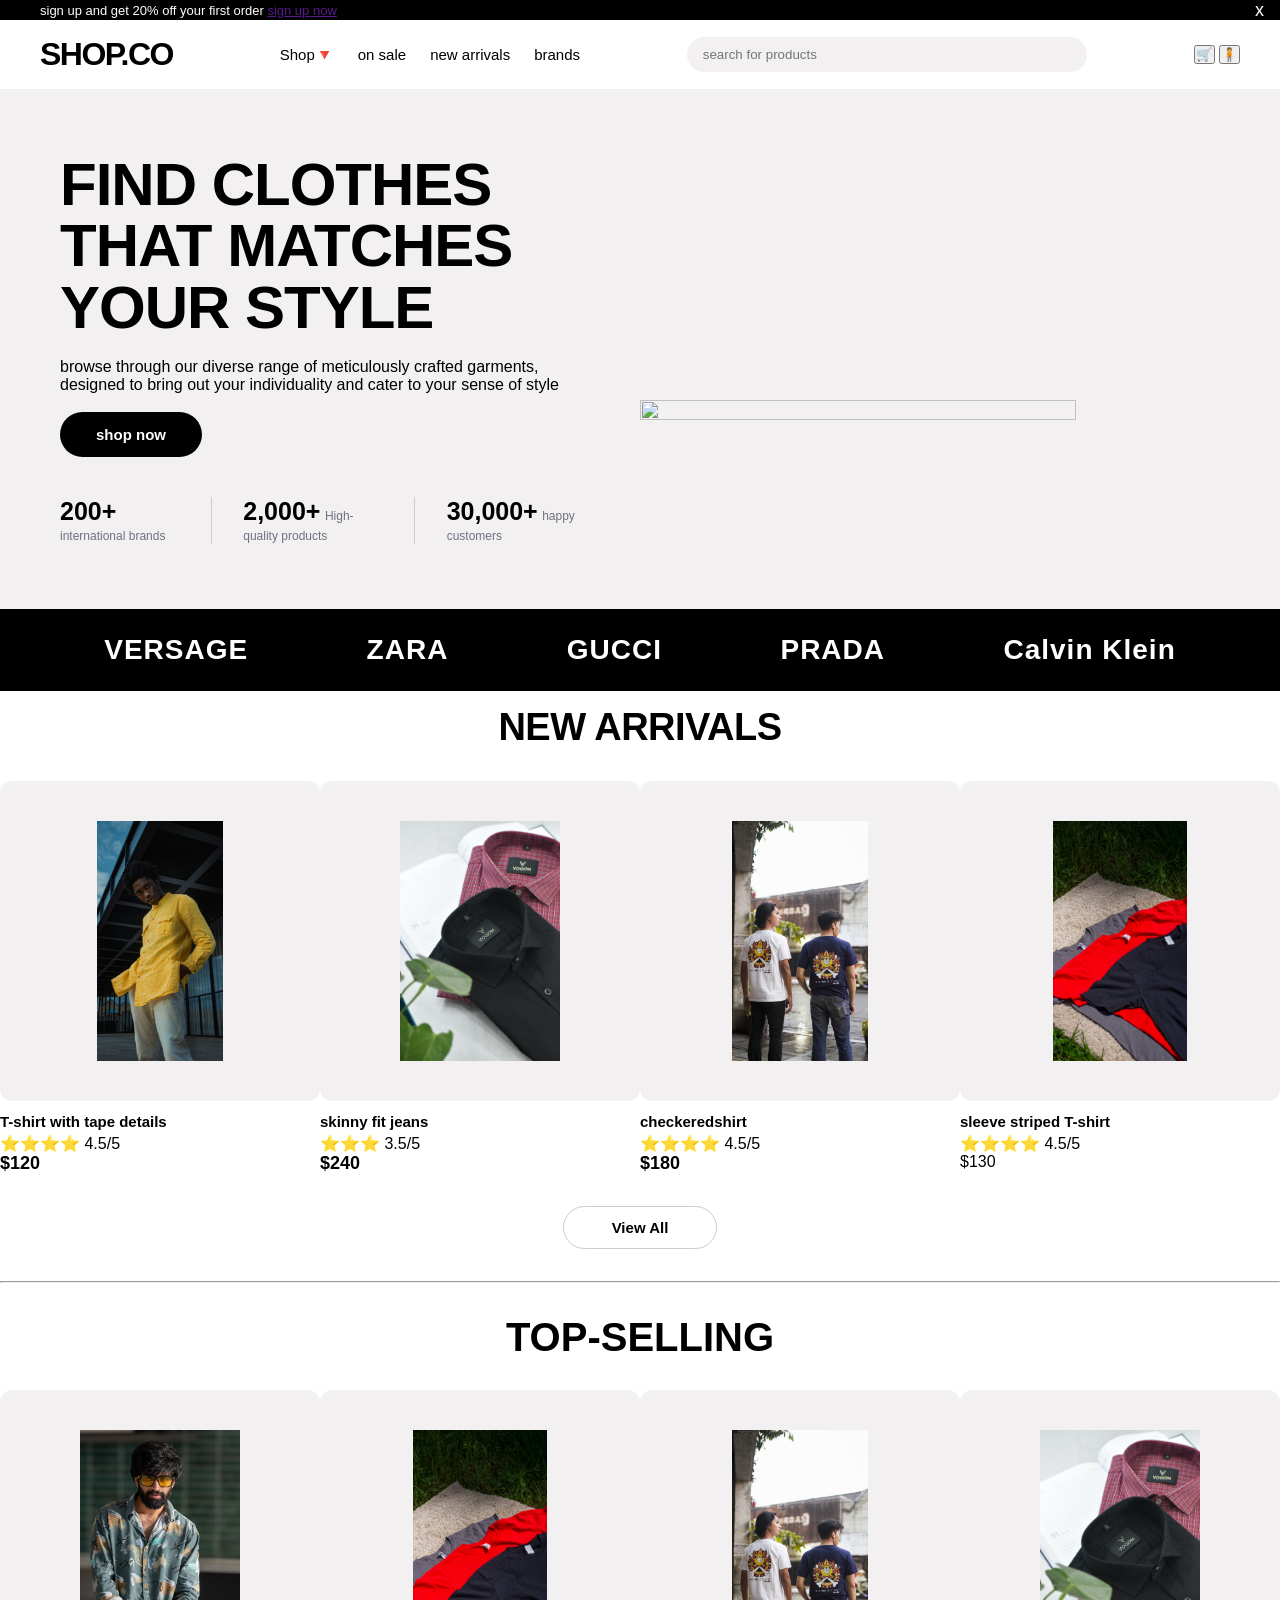
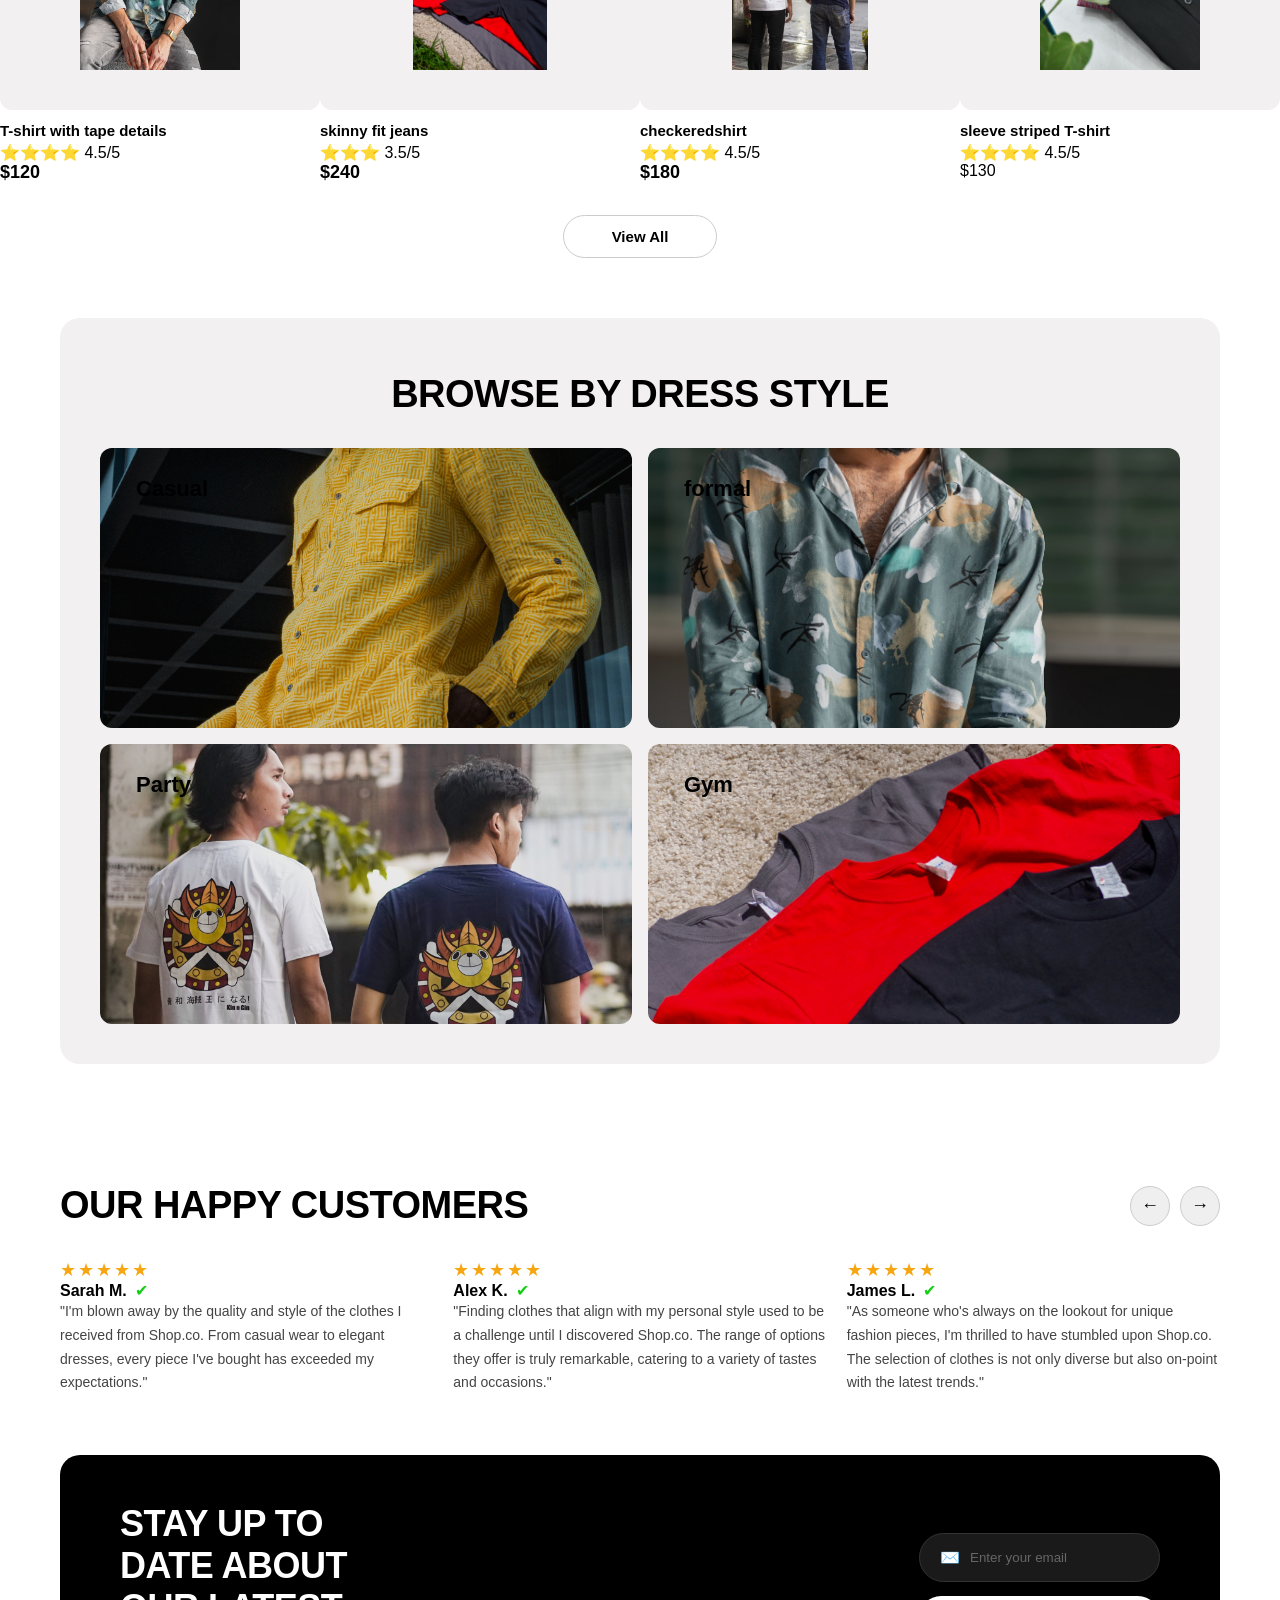
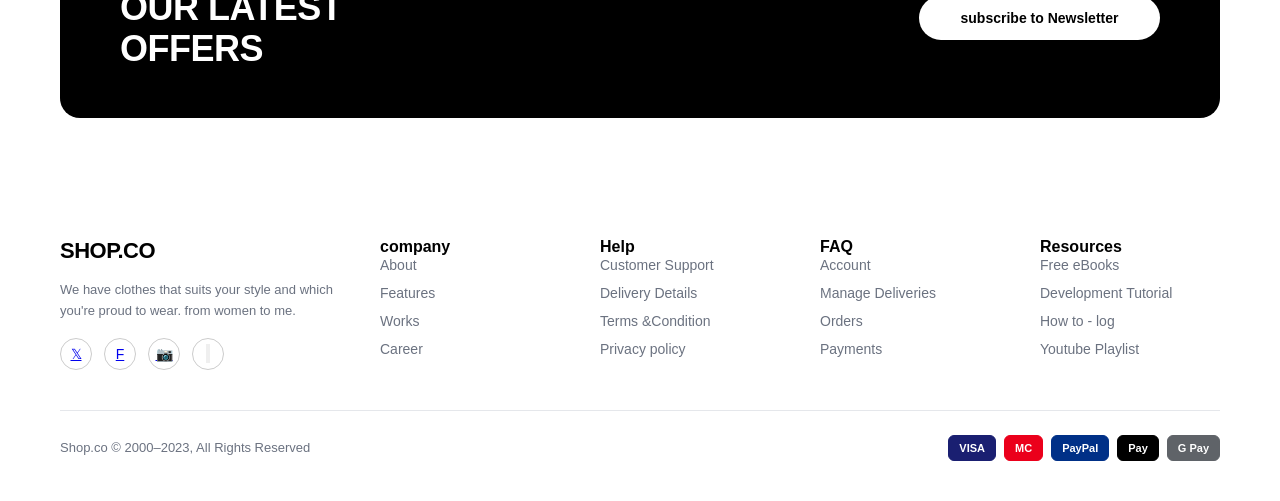
==== index.html @ 2dab6086 "shops files" ====
<!DOCTYPE html>
<html lang="en">
<head>
    <meta charset="UTF-8">
    <meta name="viewport" content="width=device-width, initial-scale=1.0">
    <title>Home page</title>

    <link rel="stylesheet" href="/style.css">
</head>  

<script src="shop.js"></script>

<body>
    <!--promo strip  -->

    <div class="announcement">
        <p class="custom-text">sign up and get 20% off your first order  <a href="">sign up now</a>  </p>
        <button class="close-btn">x </button> 
    </div>
    
    <header>
    <nav>
        <h1 class="title1"><a href="/">SHOP.CO</a></h1>
        <ul class="nav-links">
            <li><a>Shop🔻</a></li>
            <li><a href="">on sale</a></li>
            <li><a href="">new arrivals</a></li>
            <li><a href="">brands</a></li>
        </ul>

        <div class="search-box">
            <input type="search" name="search" id="search" placeholder="search for products">
        </div>
        <!-- icons -->
        <div class="nav-icons">
            <button aria-label="cart">🛒</button>
            <button aria-label="account">🧍</button>
        </div>
       
            
    </nav>
    </header>

    <!-- section hero -->
     <section class="hero">

        <div class="hero-text">
            <h1>Find clothes<br> that matches<br> your style</h1>
            <p>browse through our diverse range of meticulously crafted garments, designed to bring out your individuality and cater to your sense  of style</p><br>
            <a href="#" class="shop-btn">shop now</a>
        <!-- stats row -->

            <div class="stats">
                <div class="stats-1">
                    <span class="stat-num">200+</span>
                    <span class="stat-label">international brands</span>
                </div>
                <div class="stat-divider"></div>
                <div class="stats-1">
                    <span class="stat-num">2,000+</span>
                    <span class="stat-label">High-quality products</span>
                </div>
                <div class="stat-divider"></div>
                <div class="stats-1">
                    <span class="stat-num">30,000+</span>
                    <span class="stat-label">happy customers</span>
                </div>
            </div>
        </div>    

            <!-- image -->
            <div class="hero-image">
                <img src="/image/Rectangle 2.png" alt="">
                <svg>...</svg>
            </div>
            

     </section>

     <!-- brand section -->
      <div class="brand">
        <span>VERSAGE</span>
        <span>ZARA</span>
        <span>GUCCI</span>
        <span>PRADA</span>
        <span>Calvin Klein</span>
      </div>

      <section class="new-arrival">
         <h2 class="section-title">NEW ARRIVALS</h2>
        <div class="products">
            <div class="product-1">
                <div class="product-img">
                    <img src="/images/pexels-berlinerlights-33203309.jpg" alt="t-shirt with tape details">
                </div>
                <div class="products-name">T-shirt with tape details</div>

                <div>
                    <span class="start-filled">⭐⭐⭐⭐</span>
                    <span class="star-rating">4.5/5</span>
                </div>
                <div class="price-row">
                    <span class="price">$120</span>
                </div>
            </div>

            <div class="product-1">
                <div class="product-img">
                    <img src="/images/pexels-farhad-chaudhary-168779643-10952733.jpg" alt=" jeans">
                </div>
                <div class="products-name">skinny fit jeans</div>
            
                <div>
                    <span class="start-filled">⭐⭐⭐</span>
                    <span class="star-rating">3.5/5</span>
                </div>
                <div class="price-row">
                    <span class="price">$240</span>
                </div>
            </div>

            <div class="product-1">
                <div class="product-img">
                    <img src="/images/pexels-labskiii-14428671.jpg" alt="shirt">
                </div>
                <div class="products-name">checkeredshirt</div>
            
                <div>
                    <span class="start-filled">⭐⭐⭐⭐</span>
                    <span class="star-rating">4.5/5</span>
                </div>
                <div class="price-row">
                    <span class="price">$180</span>
                </div>
            </div>

            <div class="product-1">
                <div class="product-img">
                    <img src="/images/pexels-marsianin-18199559.jpg" alt="t-shirt with tape details">
                </div>
                <div class="products-name">sleeve striped T-shirt</div>
            
                <div>
                    <span class="start-filled">⭐⭐⭐⭐</span>
                    <span class="star-rating">4.5/5</span>
                </div>
                <div class="price-row">
                    <span class="star-rating">$130</span>
                </div>
            </div>

        </div>

        <!-- view-icon -->

        <div class="view-icon">
            <a href="#" class="view-btn">View All</a>
        </div>



      </section>
      <hr class="line">

      <!-- TOP-SELLING SECTION -->
    <section class="TOP-SELLING">
        <h2 class="section-top">TOP-SELLING</h2>
        <div class="products">
            <div class="product-1">
                <div class="product-img">
                    <img src="/images/pexels-urstrulyusuf-36881460.jpg" alt="t-shirt with tape details">
                </div>
                <div class="products-name">T-shirt with tape details</div>
    
                <div>
                    <span class="start-filled">⭐⭐⭐⭐</span>
                    <span class="star-rating">4.5/5</span>
                </div>
                <div class="price-row">
                    <span class="price">$120</span>
                </div>
            </div>
    
            <div class="product-1">
                <div class="product-img">
                    <img src="/images/pexels-marsianin-18199559.jpg" alt=" jeans">
                </div>
                <div class="products-name">skinny fit jeans</div>
    
                <div>
                    <span class="start-filled">⭐⭐⭐</span>
                    <span class="star-rating">3.5/5</span>
                </div>
                <div class="price-row">
                    <span class="price">$240</span>
                </div>
            </div>
    
            <div class="product-1">
                <div class="product-img">
                    <img src="/images/pexels-labskiii-14428671.jpg" alt="shirt">
                </div>
                <div class="products-name">checkeredshirt</div>
    
                <div>
                    <span class="start-filled">⭐⭐⭐⭐</span>
                    <span class="star-rating">4.5/5</span>
                </div>
                <div class="price-row">
                    <span class="price">$180</span>
                </div>
            </div>
    
            <div class="product-1">
                <div class="product-img">
                    <img src="/images/pexels-farhad-chaudhary-168779643-10952733.jpg" alt="t-shirt with tape details">
                </div>
                <div class="products-name">sleeve striped T-shirt</div>
    
                <div>
                    <span class="start-filled">⭐⭐⭐⭐</span>
                    <span class="star-rating">4.5/5</span>
                </div>
                <div class="price-row">
                    <span class="star-rating">$130</span>
                </div>
            </div>
    
        </div>
    
        <!-- view-icon -->
    
        <div class="view-icon">
            <a href="#" class="view-btn">View All</a>
        </div>
    </section>   
    
    <!-- DRESS SECTION -->
    <section class="dress-section">

        <div class="dress-box">

            <h2 class="section-title">BROWSE BY DRESS STYLE</h2>

            <div  class="dress-1">
                <div class="dress-card dress-2">
                    <img src="/images/pexels-berlinerlights-33203309.jpg" alt="casual">
                    <span class="dress-label">Casual</span>
                </div>

                <div class="dress-card dress-3">
                    <img src="/images/pexels-urstrulyusuf-36881460.jpg" alt="formal">
                    <span class="dress-label">formal</span>
                </div>

                <div class="dress-card dress-3">
                    <img src="/images/pexels-labskiii-14428671.jpg" alt="party">
                    <span class="dress-label">Party</span>
                </div>

                <div class="dress-card dress-2">
                    <img src="/images/pexels-marsianin-18199559.jpg" alt="Gym">
                    <span class="dress-label">Gym</span>
                </div>

            </div>


        </div>
    </section>

    
    <!-- CUSTOMER REVIEWS -->
    <section class="reviews-section">
    
        <div class="reviews-header">
            <h2 class="reviews-title">OUR HAPPY CUSTOMERS </h2>
            <div class="reviews-nav">
                <button class="reviews-nav-btn">←</button>
                <button class="reviews-nav-btn">→</button>
            </div>
        </div>
    
        <div class="reviews-grid">
    
            <div class="review-card">
                <div class="stars">
                    <span class="star-filled">★★★★★</span>
                </div>
                <div class="reviewer">
                    <span class="reviewer-name">Sarah M.</span>
                    <span class="reviewer-verified">✔</span>
                </div>
                <p class="review-text">"I'm blown away by the quality and style of the
                    clothes I received from Shop.co. From casual wear to elegant dresses,
                    every piece I've bought has exceeded my expectations."</p>
            </div>
    
            <div class="review-card">
                <div class="stars">
                    <span class="star-filled">★★★★★</span>
                </div>
                <div class="reviewer">
                    <span class="reviewer-name">Alex K.</span>
                    <span class="reviewer-verified">✔</span>
                </div>
                <p class="review-text">"Finding clothes that align with my personal
                    style used to be a challenge until I discovered Shop.co. The range
                    of options they offer is truly remarkable, catering to a variety of
                    tastes and occasions."</p>
            </div>
    
            <div class="review-card">
                <div class="stars">
                    <span class="star-filled">★★★★★</span>
                </div>
                <div class="reviewer">
                    <span class="reviewer-name">James L.</span>
                    <span class="reviewer-verified">✔</span>
                </div>
                <p class="review-text">"As someone who's always on the lookout for
                    unique fashion pieces, I'm thrilled to have stumbled upon Shop.co.
                    The selection of clothes is not only diverse but also on-point with
                    the latest trends."</p>
            </div>
    
        </div>
    
    </section>

    <!-- NEWSLETTER -->
     <div class="newsletter">

        <h2 class="newsletter-title">STAY UP TO DATE ABOUT <br> OUR LATEST OFFERS</h2>

        <div class="newsletter-form">
            <div class="newsletter-input1">
                <span class="newsletter-icon">✉️</span>
                <input class="newsletter-input" type="email" placeholder="Enter your email">

            </div>
            <button class="newsletter-btn">subscribe to Newsletter</button>
        </div>


     </div>

     <footer>
        <div class="footer-top">

            <!-- footer brand column -->
             <div class="footer-brand">
                <a href="#" class="LOGO">SHOP.CO</a>

                <P class="brand-text">
                    We have clothes that suits your style and which you're proud to wear. from women to me.
                </P>
                <div class="footer-social">
                    <div class="social-icon"><a href="#">𝕏</a></div>

                    <div class="social-icon"><a href="#">F</a></div>

                    <div class="social-icon"><a href="#">📷</a></div>

                    <div class="social-icon"><a href="#"><input type="button" value=""></a></div>

                </div>

             </div>

             <!-- company column -->
             <div class="footer-col">
                <h4 class="footer-col-title">company</h4>
                <ul class="footer-link">
                    <li><a href="#">About</a></li>
                    <li><a href="#">Features</a></li>
                    <li><a href="#">Works</a></li>
                    <li><a href="#">Career</a></li>
                </ul>

             </div>

             <!-- help column -->

            <div class="footer-col">
                <h4 class="footer-col-title">Help</h4>
                <ul class="footer-link">
                    <li><a href="#">Customer Support</a></li>
                    <li><a href="#">Delivery Details</a></li>
                    <li><a href="#">Terms &Condition</a></li>
                    <li><a href="#">Privacy policy</a></li>
                </ul>
            
            </div>

            <!-- FAQ column -->

            <div class="footer-col">
                <h4 class="footer-col-title">FAQ</h4>
                <ul class="footer-link">
                    <li><a href="#">Account</a></li>
                    <li><a href="#">Manage Deliveries</a></li>
                    <li><a href="#">Orders</a></li>
                    <li><a href="#">Payments</a></li>
                </ul>
            
            </div>

            <!-- RESOURCES COLUMN -->

            <div class="footer-col">
                <h4 class="footer-col-title">Resources</h4>
                <ul class="footer-link">
                    <li><a href="#">Free eBooks</a></li>
                    <li><a href="#">Development Tutorial</a></li>
                    <li><a href="#">How to - log</a></li>
                    <li><a href="#">Youtube Playlist</a></li>
                </ul>
            
            </div>

        </div>

        <!-- Bottom bar -->

        <div class="footer-bottom">

            <span class="footer-copy">
                Shop.co © 2000–2023, All Rights Reserved
            </span>

            <div class="payment-icons">
                <span class="pay-badge pay-badge--visa">VISA</span>
                <span class="pay-badge pay-badge--mc">MC</span>
                <span class="pay-badge pay-badge--paypal">PayPal</span>
                <span class="pay-badge pay-badge--apple">Pay</span>
                <span class="pay-badge pay-badge--gpay">G Pay</span>
            </div>
        </div>


     </footer>

</body>
</html>
---- style.css ----
* {
  margin: 0;
  padding: 0;
  box-sizing: border-box;
}

body {
  font-family: "Inter", sans-serif;
  background-color: #ffffff;
  color: #000000;
}

.announcement {
  display: flex;
  color: #ffffff;
  text-align: center;
  align-items: center;
  position: relative;
  background: black;
  font-size: 13px;
  height: 20px;
  padding: 10px 40px;
}

.annoucement a {
  color: #ffffff;
  font-weight: 700;
  text-decoration: underline;
}

.close-btn {
  position: absolute;
  right: 16px;
  top: 50%;
  transform: translateY(-50%);
  background: none;
  border: none;
  color: white;
  font-size: 18px;
  cursor: pointer;
}

/* navigation-section */
nav {
  display: flex;
  justify-content: space-between;
  align-items: center;
  gap: 32px;
  padding: 16px 40px;
  background: #ffffff;
}

.title1 {
  font-size: 32px;
  font-weight: 900;
  text-decoration: none;
  letter-spacing: -1.5px;
  color: black;
}

.title1 a {
  color: #000000;
  text-decoration: none;
}

.nav-links {
  display: flex;
  list-style: none;
  gap: 24px;
}

.nav-links a {
  text-decoration: none;
  color: #000000;
  font-size: 15px;
  font-weight: 500;
  display: flex;
  align-items: center;
  gap: 4px;
}

.nav-links a:hover {
  text-decoration: underline;
}

.custom-text {
  color: white;
}

.search-box {
  flex: 1;
  max-width: 400px;
  display: flex;
  align-items: center;
  background: #f2f0f1;
  border-radius: 40px;
  padding: 10px 16px;
  gap: 8px;
}

.search-box input {
  border: none;
  background: transparent;
  outline: none;
  width: 100%;
}

.nav-icon {
  display: flex;
  gap: 50px;
}

/* hero-section */
.hero {
  background: #f2f0f1;
  display: grid;
  grid-template-columns: 1fr 1fr;
  align-items: center;
  min-height: 520px;
  overflow: hidden;
  position: relative;
}

.hero-text {
  padding: 60px;
  display: flex;
  flex-direction: column;
  justify-content: center;
}

.hero-text h1 {
  font-size: 60px;
  font-weight: 800;
  text-transform: uppercase;
  line-height: 1.02;
  letter-spacing: -1px;
  margin-bottom: 20px;
}

.shop-btn {
  background: #000;
  color: #fff;
  border-radius: 40px;
  padding: 14px 36px;
  font-weight: 600;
  font-size: 15px;
  text-decoration: none;
  cursor: pointer;
  width: fit-content;
}

.stats {
  display: flex;
  gap: 32px;
  margin-top: 40px;
}

.stat-1 {
  display: flex;
  flex-direction: column;
}

.stat-num {
  font-size: 25px;
  font-weight: 900;
}

.stat-label {
  font-size: 12px;
  color: #6b7280;
}

.stat-divider {
  width: 1px;
  background: #ccc;
}

.hero-image {
  position: relative;
  overflow: hidden;
  display: flex;
  align-items: flex-end;
  justify-content: center;
}

.hero-image img {
  width: 100%;
  height: 100%;
  object-position: top;
  object-fit: cover;
}

/* BRANDS */
.brand {
  background: black;
  color: white;
  display: flex;
  align-items: center;
  justify-content: space-around;
  padding: 25px 55px;
  flex-wrap: wrap;
  gap: 20px;
}

.brand span {
  font-size: 28px;
  font-weight: 700;
  letter-spacing: 1px;
}

.line {
  margin-top: 32px;
  color: #ccc;
}

/* new arrival-section */

.section-title {
  display: flex;
  justify-content: center;
  margin-top: 15px;
  margin-bottom: 15px;
  font-weight: 900;
  font-size: 40px;
}

.products {
  display: grid;
  grid-template-columns: repeat(4, 1fr);
}

.product-1 {
  display: flex;
  flex-direction: column;
}

.products-name {
  font-size: 15px;
  font-weight: 700;
  margin-bottom: 4px;
}

.product-img {
  background: #f2f0f1;
  border-radius: 12px;
  aspect-ratio: 1/1;
  display: flex;
  align-items: center;
  justify-content: center;
  overflow: hidden;
  margin-bottom: 12px;
}

.product-img img {
  width: 75%;
  height: 75%;
  object-fit: contain;
}

.star-filled {
  color: rgb(246, 166, 17);
  letter-spacing: 2px;
  font-size: 18px;
}

.price {
  font-size: 18px;
  font-weight: 700;
}

.price-row {
  display: flex;
  align-items: center;
  gap: 10px;
}

.view-btn {
  border: 1.5px solid #ccc;
  border-radius: 40px;
  padding: 12px 48px;
  font-weight: 600;
  background: transparent;
  cursor: pointer;
  text-decoration: none;
  color: #000000;
  font-size: 15px;
}

.view-btn:hover {
  background: #000000;
  color: #ffffff;
  border-color: #000000;
}

.view-icon {
  display: flex;
  justify-content: center;
  margin-top: 32px;
}

.section-top {
  display: flex;
  justify-content: center;
  margin-top: 32px;
  margin-bottom: 30px;
  font-weight: 900;
  font-size: 40px;
}

/* DRESS STYLE */
.dress-section {
  padding: 60px;
}

.dress-box {
  background: #f2f0f1;
  border-radius: 20px;
  padding: 40px;
}

.section-title {
  text-align: center;
  font-size: 38px;
  font-weight: 900;
  letter-spacing: -0.5px;
  margin-bottom: 32px;
}

.dress-1 {
  display: grid;
  grid-template-columns: 1fr 1fr;
  grid-template-rows: auto auto;
  gap: 16px;
}

.dress-card {
  border-radius: 12px;
  overflow: hidden;
  position: relative;
  display: flex;
  align-items: flex-start;
  cursor: pointer;
}

.dress-2 {
  min-height: 280px;
}

.dress-2 {
  min: height 180px;
}

.dress-card img {
  position: absolute;
  top: 0;
  left: 0;
  width: 100%;
  height: 100%;
  object-fit: cover;
}

.dress-card::after {
  content: "";
  position: absolute;
  top: 0;
  left: 0;
  width: 100%;
  height: 100%;
  background: rgba(0, 0, 0, 0.08);
}

.dress-label {
  position: relative;
  z-index: 2;
  font-size: 22px;
  font-weight: 700;
  color: #000000;
  background: rgba(255, 255, 255, 0.65);
  padding: 12px 20px;
  border-radius: 8px;
  margin: 16px;
  background: transparent;
}

.dress-card:hover img {
  transform: scale(1.05);
  transition: transform 0.3s ease;
}

/* REVIEW SECTION */
.reviews-section {
  padding: 60px;
}

.reviews-header {
  display: flex;
  align-items: center;
  justify-content: space-between;
  margin-bottom: 32px;
}

.reviews-title {
  font-size: 38px;
  font-weight: 900;
  letter-spacing: -0.5px;
}

.reviews-nav {
  display: flex;
  gap: 10px;
}

.reviews-nav-btn {
  width: 40px;
  height: 40px;
  border-radius: 50%;
  border: 1.5px solid #cccccc;
  cursor: pointer;
  font-size: 18px;
  display: flex;
  align-items: center;
  justify-content: center;
  transition: all 0.2s ease;
}

.reviews-nav-btn:hover {
  background: #000000;
  border-color: #000000;
  color: #ffffff;
}

.reviews-grid {
  display: grid;
  grid-template-columns: repeat(3, 1fr);
  gap: 20px;
}

.reviews-card {
  border: 1.5px solid #e5e7eb;
  border-radius: 12px;
  padding: 24px;
  display: flex;
  flex-direction: column;
  gap: 12px;
}

.review-card:hover {
  box-shadow: 0 4px 20px rgba(0, 0, 0, 0.08);
  transition: box-shadow 0.3s ease;
}

.star {
  display: flex;
  align-items: center;
}

.reviewer {
  display: flex;
  align-items: center;
  gap: 8px;
}

.reviewer-name {
  font-size: 16px;
  font-weight: 700;
}

.reviewer-verified {
  color: rgb(18, 207, 18);
  font-size: 16px;
}

.review-text {
  font-size: 14px;
  color: #444;
  line-height: 1.7;
}

/* NEWSLETTER SECTION */
.newsletter {
  background: black;
  color: white;
  margin: 0 60px 60px;
  border-radius: 20px;
  padding: 48px 60px;
  display: flex;
  align-items: center;
  justify-content: space-between;
  gap: 40px;
}

.newsletter-title {
  font-size: 36px;
  font-weight: 900;
  line-height: 1.16;
  max-width: 300px;
  letter-spacing: -0.5px;
}

.newsletter-form {
  display: flex;
  flex-direction: column;
  gap: 14px;
  max-width: 320px;
}

.newsletter-input1 {
  display: flex;
  align-items: center;
  background: #1a1a1a;
  border: 1.5px solid #333;
  border-radius: 40px;
  padding: 14px 20px;
  gap: 10px;
}

.newsletter-icon {
  color: #888;
  font-size: 16px;
  flex-shrink: 0;
}

.newsletter-input {
  background: transparent;
  border: none;
  outline: none;
  color: white;
  width: 100%;
}

.newsletter-input::placeholder {
  color: #666;
}

.newsletter-btn {
  background: #ffffff;
  color: black;
  border-radius: 40px;
  border: none;
  padding: 14px 28px;
  font-size: 14px;
  font-weight: 700;
  cursor: pointer;
  width: 100%;
  transition: all 0.2s ease;
}

.newsletter-btn:hover {
  background: #a39696;
}

/* FOOTER */

footer {
  padding: 60px 60px 40px;
}

.footer-top {
  display: grid;
  grid-template-columns: 280px 1fr 1fr 1fr 1fr;
  gap: 40px;
  margin-bottom: 40px;
}

/* LOGO */
.LOGO {
  font-size: 22px;
  font-weight: 900;
  letter-spacing: -0.5px;
  text-decoration: none;
  color: black;
}

.brand-text {
  font-size: 13px;
  color: #6b7280;
  margin: 16px 0;
  line-height: 1.6;
}

.footer-social {
  display: flex;
  gap: 12px;
}

.social-icon {
  width: 32px;
  height: 32px;
  border-radius: 50%;
  border: 1.5px solid #ccc;
  display: flex;
  align-items: center;
  justify-content: center;
  font-size: 14px;
  cursor: pointer;
  transition: all 0.2s ease;
}

.social-icon:hover {
  background: #000000;
  color: #ffffff;
  background-color: #000000;
}

.footer-title {
  font-size: 14px;
  font-weight: 700;
  letter-spacing: 1px;
  margin-bottom: 16px;
}

.footer-link {
  list-style: none;
  display: flex;
  flex-direction: column;
  gap: 10px;
}

.footer-link a {
  text-decoration: none;
  color: #6b7280;
  font-size: 14px;
  transition: color 0.2s ease;
}

.footer-link a:hover {
  color: black;
}

.footer-bottom {
  display: flex;
  align-items: center;
  justify-content: space-between;
  border-top: 1px solid #e5e7eb;
  padding-top: 24px;
}

/* Copyright text */
.footer-copy {
  font-size: 13px;
  color: #6b7280;
}

/* Payment icons row */
.payment-icons {
  display: flex;
  gap: 8px;
  align-items: center;
}

/* Base payment badge style */
.pay-badge {
  border: 1px solid #e5e7eb;
  border-radius: 6px;
  padding: 6px 10px;
  font-size: 11px;
  font-weight: 700;
}

/* Individual payment badge colors */
.pay-badge--visa {
  background: #1a1f71;
  color: #ffffff;
  border-color: #1a1f71;
}

.pay-badge--mc {
  background: #eb001b;
  color: #ffffff;
  border-color: #eb001b;
}

.pay-badge--paypal {
  background: #003087;
  color: #ffffff;
  border-color: #003087;
}

.pay-badge--apple {
  background: #000000;
  color: #ffffff;
  border-color: #000000;
}

.pay-badge--gpay {
  background: #5f6368;
  color: #ffffff;
  border-color: #5f6368;
}

.dropdown {
  position: relative;
}

.dropdown-menu {
  display: none;
  position: absolute;
  top: 100%;
  left: 0;
  background: #ffffff;
  border: 1.5px solid #e5e7eb;
  border-radius: 12px;
  padding: 12px 0;
  min-width: 180px;
  box-shadow: 0 8px 24px rgba(0, 0, 0, 0.1);
  z-index: 999;
}

.dropdown-menu a {
  display: block;
  padding: 10px 20px;
  text-decoration: none;
  color: #000000;
  font-size: 14px;
  font-weight: 500;
}

/* Link hover effect */
.dropdown-menu a:hover {
  background: #f2f0f1;
}

.dropdown-menu.open {
  display: block;
}

#shopChevron {
  display: inline-block;
  transition: transform 0.3s ease;
  font-size: 12px;
}

#shopChevron.rotated {
  transform: rotate(180deg);
}

.row {
  display: flex;
  align-items: center;
  gap: 8px;
  padding: 16px 60px;
  font-size: 16px;
}

.row a {
  text-decoration: none;
  color: #6b7280;
}

.row a:hover {
  color: black;
}

.roww {
  color: #6b7280;
  font-size: 13px;
}

.roww1 {
  color: black;
  font-weight: 600;
}

/* product-section */
.product-sec {
  display: grid;
  grid-template-columns: 1fr 1fr;
  gap: 40px;
  padding: 40px 60px;
  align-items: start;
}

.product-images {
  display: grid;
  grid-template-columns: 100px 1fr;
  gap: 16px;
}

.product-left {
  display: flex;
  flex-direction: column;
  gap: 12px;
}

.product1 {
  border: 2px solid transparent;
  border-radius: 8px;
  overflow: hidden;
  cursor: pointer;
  background: #f2f0f1;
}

.product1 img {
  width: 100%;
  height: 100%;
  object-fit: cover;
  display: block;
}

.product-1 :hover {
  border-color: black;
}

.product-big-img {
  background: #f2f0f1;
  border-radius: 16px;
  overflow: hidden;
  aspect-ratio: 1/1;
  display: flex;
  align-items: center;
  justify-content: center;
}

.product-big-img img {
  width: 85%;
  height: 85%;
  object-fit: contain;
}

.product-detail {
  display: flex;
  flex-direction: column;
  gap: 16px;
}

.product-title {
  font-size: 32px;
  font-size: 800;
  text-transform: uppercase;
  line-height: 1.1;
  letter-spacing: -0.5px;
}

.product-rating {
  display: flex;
  align-items: center;
  gap: 4px;
}

.stars-filled {
  color: #fbbf24;
  font-size: 20px;
}

.rating-number {
  font-size: 14px;
  color: #6b7280;
  margin-left: 6px;
}

.product-price-row {
  display: flex;
  align-items: center;
  gap: 12px;
}

.product-price {
  font-size: 28px;
  font-weight: 900;
}

.product-price-original {
  font-size: 24px;
  color: #aaaaaa;
  text-decoration: line-through;
}

.product-badge {
  background: #ffeaea;
  color: #ff3333;
  font-size: 13px;
  font-weight: 700;
  padding: 4px 10px;
  border-radius: 40px;
}

.product-description {
  font-size: 15px;
  color: #4a4a4a;
  line-height: 1.7;
}

.product-divider {
  border: none;
  border-top: 1px solid #e5e7eb;
  margin: 4px 0;
}

.option-label {
  font-size: 14px;
  color: #6b7280;
  margin-bottom: 12px;
}

.color-options {
  display: flex;
  gap: 10px;
}

.color-btn {
  width: 36px;
  height: 36px;
  border-radius: 50%;
  border: 3px solid transparent;
  cursor: pointer;
  transition: all 0.2s ease;
}

.color-btn.active {
  border-color: #000000;
  outline: 2px solid #ffffff;
  outline-offset: -5px;
}

.size-options {
  display: flex;
  gap: 10px;
  flex-wrap: wrap;
}

.size-btn {
  padding: 10px 24px;
  border-radius: 40px;
  border: 1px solid #e5e7eb;
  background: #f2f0f1;
  font-size: 14px;
  font-weight: 500;
  cursor: pointer;
  transition: all 0.2s ease;
}

.size-btn.active {
  background: #000000;
  color: #ffffff;
  border-color: #000000;
}

.size-btn:hover {
  background: #000000;
  color: #ffffff;
  border-color: #000000;
}

.product-actions {
  display: flex;
  gap: 16px;
  align-items: center;
}

.product-actions {
  display: flex;
  gap: 16px;
  align-items: center;
}

.quantity {
  display: flex;
  align-items: center;
  gap: 16px;
  background: #f2f0f1;
  border-radius: 40px;
  padding: 12px 20px;
}

.qty-btn {
  background: none;
  border: none;
  font-size: 20px;
  cursor: pointer;
  font-weight: 700;
  line-height: 1;
}

.qty-number {
  font-size: 16px;
  font-weight: 700;
  min-width: 20px;
  text-align: center;
}

.cart-btn {
  flex: 1;
  background: #000000;
  color: #ffffff;
  border: none;
  border-radius: 40px;
  padding: 16px 32px;
  font-size: 16px;
  font-weight: 700;
  cursor: pointer;
  transition: background 0.2s ease;
}

.cart-btn :hover {
  background: #333333;
}

.tabs-section {
  padding: 40px 60px;
  border-top: 1px solid #e5e7eb;
}

.tabs-header {
  display: flex;
  border-bottom: 1px solid #e5e7eb;
  margin-bottom: 40px;
}

.tab-btn {
  background: none;
  border: none;
  padding: 16px 40px;
  font-size: 15px;
  font-weight: 500;
  color: #6b7280;
  cursor: pointer;
  border-bottom: 2px solid transparent;
  margin-bottom: -1px;
  transition: all 0.2s ease;
}

.tab-btn.active {
  color: #000000;
  font-weight: 700;
  border-bottom-color: #000000;
}

.tab-btn:hover {
  color: #000000;
}

.reviews-tab-header {
  display: flex;
  align-items: center;
  justify-content: space-between;
  margin-bottom: 24px;
}

.reviews-tab-header h3 {
  font-size: 22px;
  font-weight: 700;
}

.reviews-count {
  color: #6b7280;
  font-weight: 400;
  font-size: 18px;
}

.reviews-tab-actions {
  display: flex;
  gap: 12px;
  align-items: center;
}

.btn-filter {
  background: #f2f0f1;
  border: none;
  border-radius: 40px;
  padding: 10px 20px;
  font-size: 14px;
  font-weight: 500;
  cursor: pointer;
}

.btn-write-review {
  background: #000000;
  color: #ffffff;
  border: none;
  border-radius: 40px;
  padding: 10px 24px;
  font-size: 14px;
  font-weight: 600;
  cursor: pointer;
}

.btn-write-review:hover {
  background: #333333;
}

.reviews-tab-grid {
  display: grid;
  grid-template-columns: 1fr 1fr;
  gap: 20px;
  margin-bottom: 32px;
}

.review-date {
  font-size: 13px;
  color: #6b7280;
  margin-top: 8px;
  display: block;
}

/* Star empty */
.star-empty {
  color: #e5e7eb;
  font-size: 18px;
}

.load-more-wrap {
  display: flex;
  justify-content: center;
}

.btn-load-more {
  border: 1.5px solid #e5e7eb;
  background: transparent;
  border-radius: 40px;
  padding: 14px 48px;
  font-size: 15px;
  font-weight: 600;
  cursor: pointer;
  transition: all 0.2s ease;
}

.btn-load-more:hover {
  background: #000000;
  color: #ffffff;
  border-color: #000000;
}

.product-grid {
  display: grid;
  grid-template-columns: repeat(4, 1fr);
  gap: 20px;
  border-bottom: 16px;
}

.product-card {
  display: flex;
  flex-direction: column;
  gap: 2px;
  border-bottom: 3px;
  padding-bottom: 20px;
}
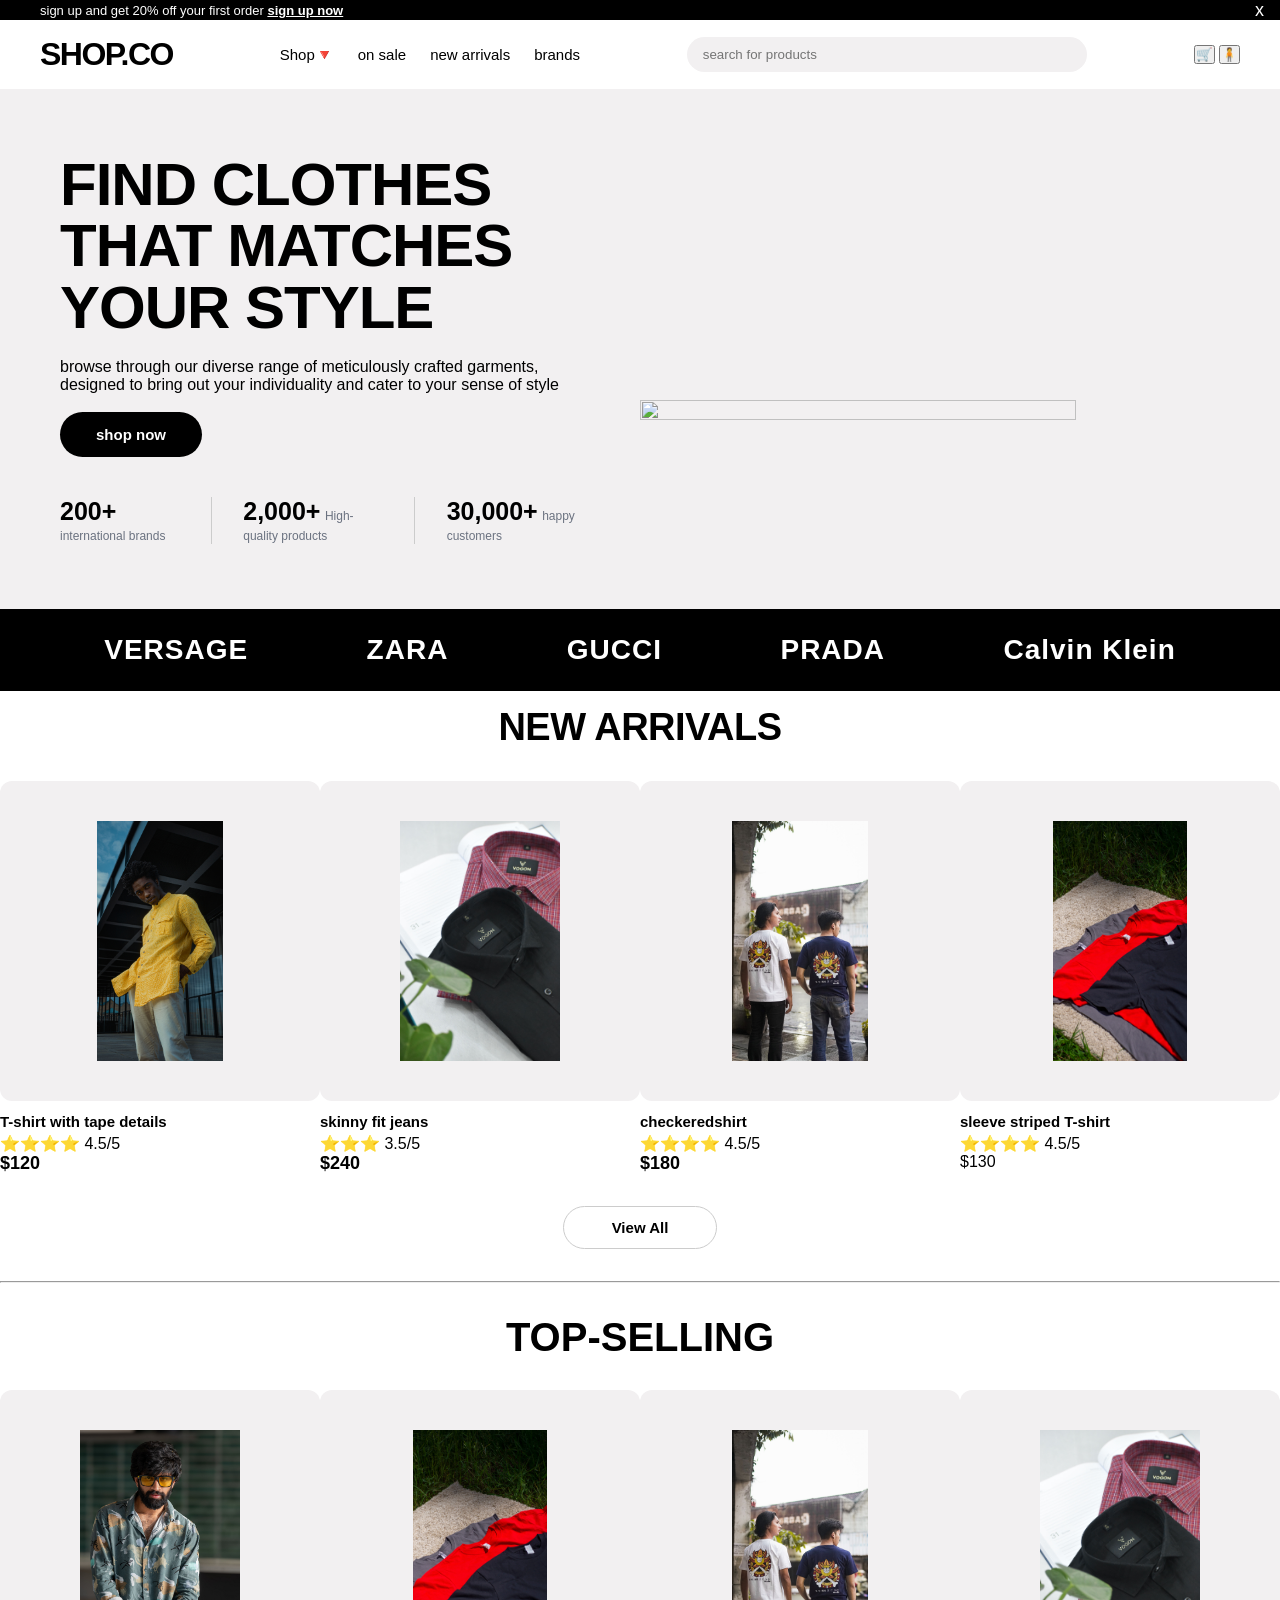
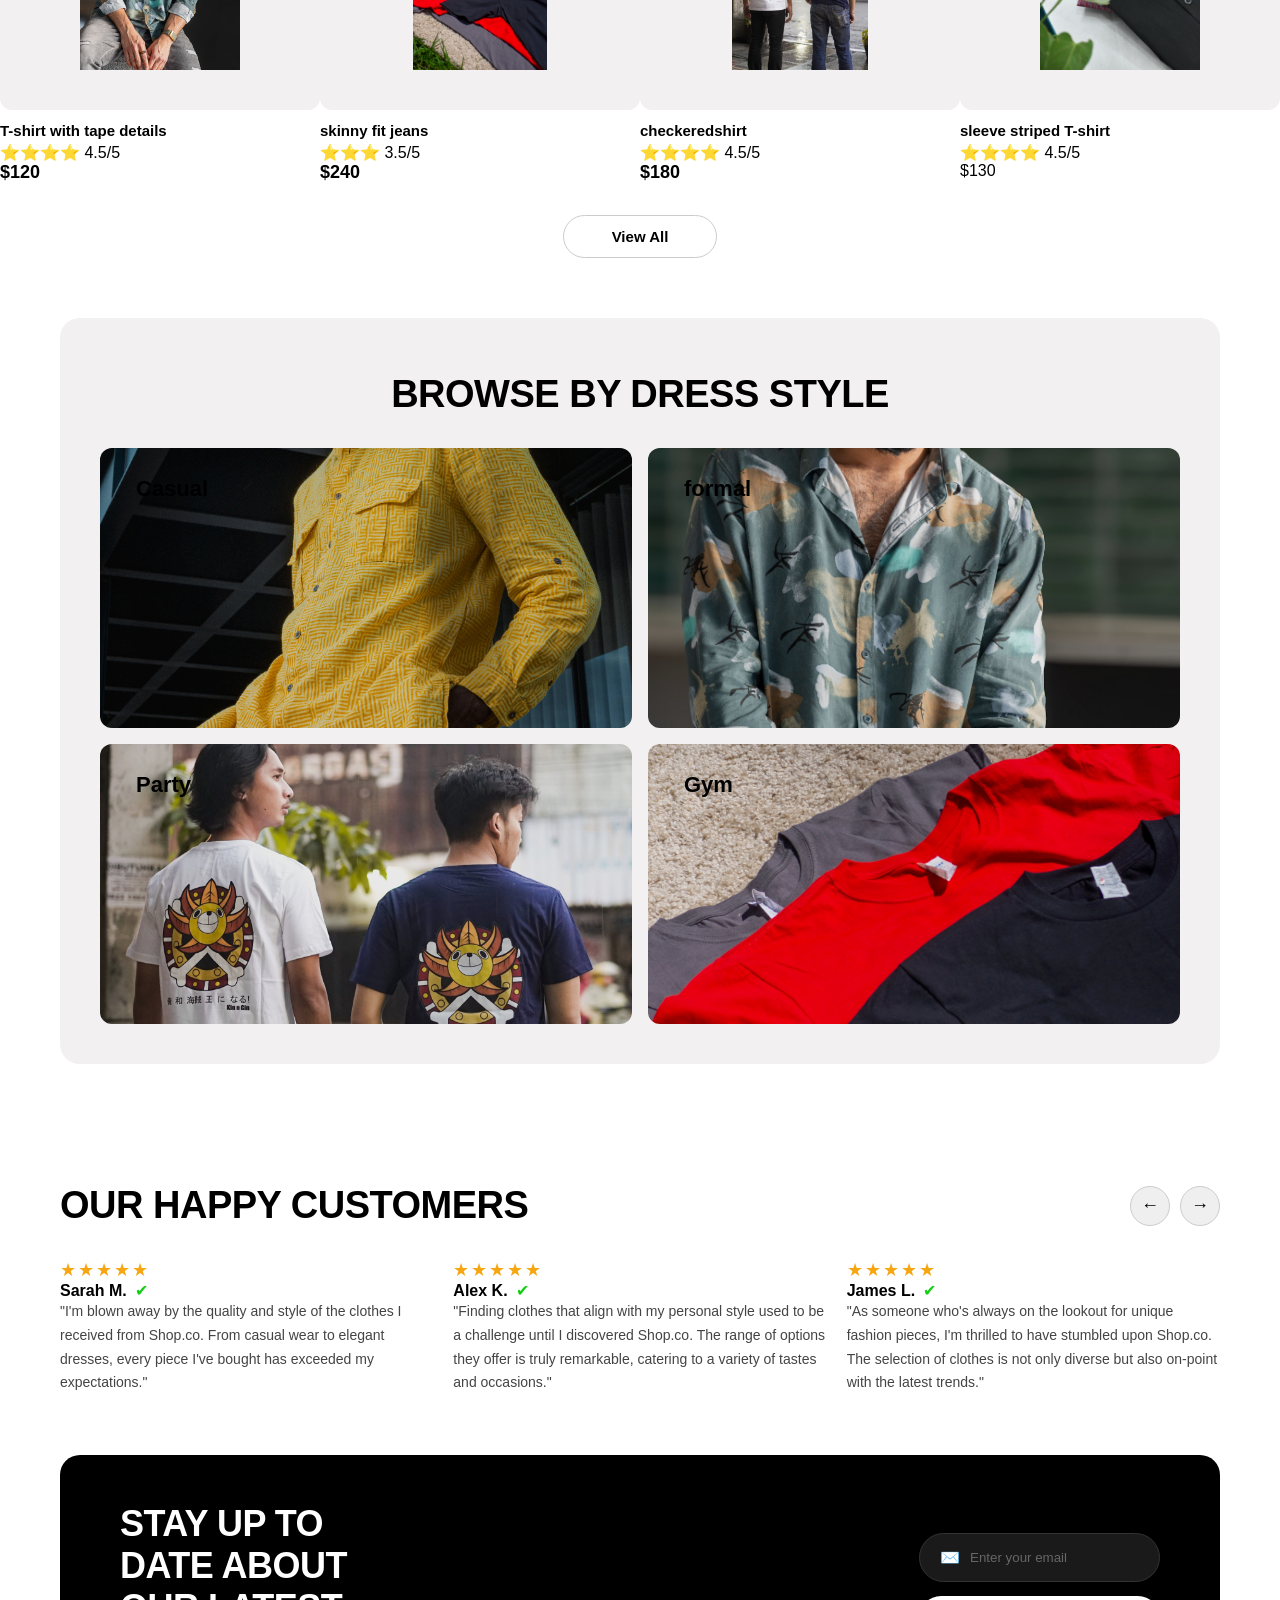
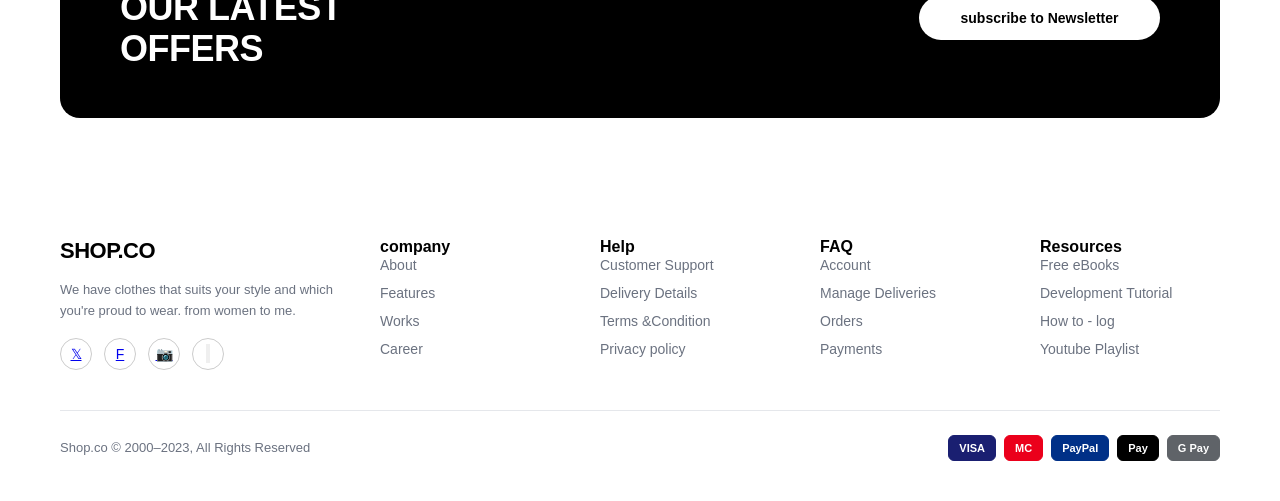
==== commit 0324b0f7: "css change" ====
--- a/index.html
+++ b/index.html
@@ -442,4 +442,7 @@
      </footer>
 
 </body>
-</html>+</html>
+
+<!-- git config --global user.email "you@example.com"
+  git config --global user.name "Your Name" -->
--- a/style.css
+++ b/style.css
@@ -22,7 +22,7 @@
   padding: 10px 40px;
 }
 
-.annoucement a {
+.announcement a {
   color: #ffffff;
   font-weight: 700;
   text-decoration: underline;
@@ -1134,3 +1134,209 @@
   border-bottom: 3px;
   padding-bottom: 20px;
 }
+
+
+/* Load More Reviews */
+.hidden-review {
+  display: none;
+}
+
+/* ============================================================
+   RESPONSIVE
+   Screens 768px and under = phones / small tablets.
+   Screens 480px and under = small phones, a few extra tweaks.
+   ============================================================ */
+
+@media (max-width: 768px) {
+
+  /* ---- Navigation ---- */
+  nav {
+    flex-wrap: wrap;
+    padding: 16px 20px;
+    gap: 14px;
+  }
+  .search-box {
+    order: 3;
+    max-width: 100%;
+    flex: 1 1 100%;
+  }
+  .nav-links {
+    gap: 16px;
+    flex-wrap: wrap;
+  }
+  .nav-icon {
+    gap: 20px;
+  }
+
+  /* ---- Hero ---- */
+  .hero {
+    grid-template-columns: 1fr;
+    min-height: auto;
+  }
+  .hero-image {
+    order: -1;
+    min-height: 280px;
+  }
+  .hero-text {
+    padding: 32px 24px;
+    text-align: center;
+    align-items: center;
+  }
+  .hero-text h1 {
+    font-size: 34px;
+  }
+  .stats {
+    justify-content: center;
+    flex-wrap: wrap;
+    row-gap: 16px;
+  }
+
+  /* ---- Brands ---- */
+  .brand {
+    padding: 20px 24px;
+    gap: 16px;
+  }
+  .brand span {
+    font-size: 18px;
+  }
+
+  /* ---- Section spacing + headings ---- */
+  .dress-section,
+  .reviews-section,
+  .tabs-section {
+    padding: 32px 24px;
+  }
+  .row {
+    padding: 12px 24px;
+  }
+  .section-title,
+  .section-top,
+  .reviews-title,
+  .newsletter-title {
+    font-size: 26px;
+  }
+
+  /* ---- Product grid (homepage) ---- */
+  .products,
+  .product-grid {
+    grid-template-columns: repeat(2, 1fr);
+    gap: 16px;
+  }
+
+  /* ---- Dress style grid ---- */
+  .dress-1 {
+    grid-template-columns: 1fr;
+  }
+  .dress-2 {
+    min-height: 220px;
+  }
+
+  /* ---- Reviews (homepage) ---- */
+  .reviews-header {
+    flex-direction: column;
+    align-items: flex-start;
+    gap: 16px;
+  }
+  .reviews-grid {
+    grid-template-columns: 1fr;
+  }
+
+  /* ---- Newsletter ---- */
+  .newsletter {
+    flex-direction: column;
+    margin: 0 20px 40px;
+    padding: 32px 24px;
+    text-align: center;
+    align-items: center;
+  }
+  .newsletter-title,
+  .newsletter-form {
+    max-width: 100%;
+  }
+
+  /* ---- Footer ---- */
+  footer {
+    padding: 40px 24px 24px;
+  }
+  .footer-top {
+    grid-template-columns: 1fr 1fr;
+    gap: 28px 20px;
+  }
+  .footer-bottom {
+    flex-direction: column;
+    align-items: flex-start;
+    gap: 16px;
+  }
+
+  /* ---- Product detail page ---- */
+  .product-sec {
+    grid-template-columns: 1fr;
+    gap: 24px;
+    padding: 24px;
+  }
+  .product-images {
+    grid-template-columns: 1fr;
+    gap: 12px;
+  }
+  .product-big-img {
+    order: -1;
+  }
+  .product-left {
+    flex-direction: row;
+    overflow-x: auto;
+    padding-bottom: 4px;
+  }
+  .product1 {
+    min-width: 72px;
+    width: 72px;
+    height: 72px;
+    flex-shrink: 0;
+  }
+  .product-title {
+    font-size: 24px;
+  }
+
+  /* ---- Reviews tab grid (product page) ---- */
+  .reviews-tab-grid {
+    grid-template-columns: 1fr;
+  }
+
+  /* ---- Tabs: scroll sideways instead of squeezing ---- */
+  .tabs-header {
+    overflow-x: auto;
+    -webkit-overflow-scrolling: touch;
+  }
+  .tab-btn {
+    padding: 14px 20px;
+    white-space: nowrap;
+    flex-shrink: 0;
+  }
+}
+
+@media (max-width: 480px) {
+
+  .hero-text h1 {
+    font-size: 28px;
+  }
+
+  .products,
+  .product-grid {
+    grid-template-columns: 1fr;
+  }
+
+  .product-actions {
+    flex-direction: column;
+    align-items: stretch;
+  }
+  .quantity {
+    justify-content: center;
+  }
+
+  .newsletter-title {
+    font-size: 22px;
+  }
+
+  .footer-top {
+    grid-template-columns: 1fr;
+  }
+}
